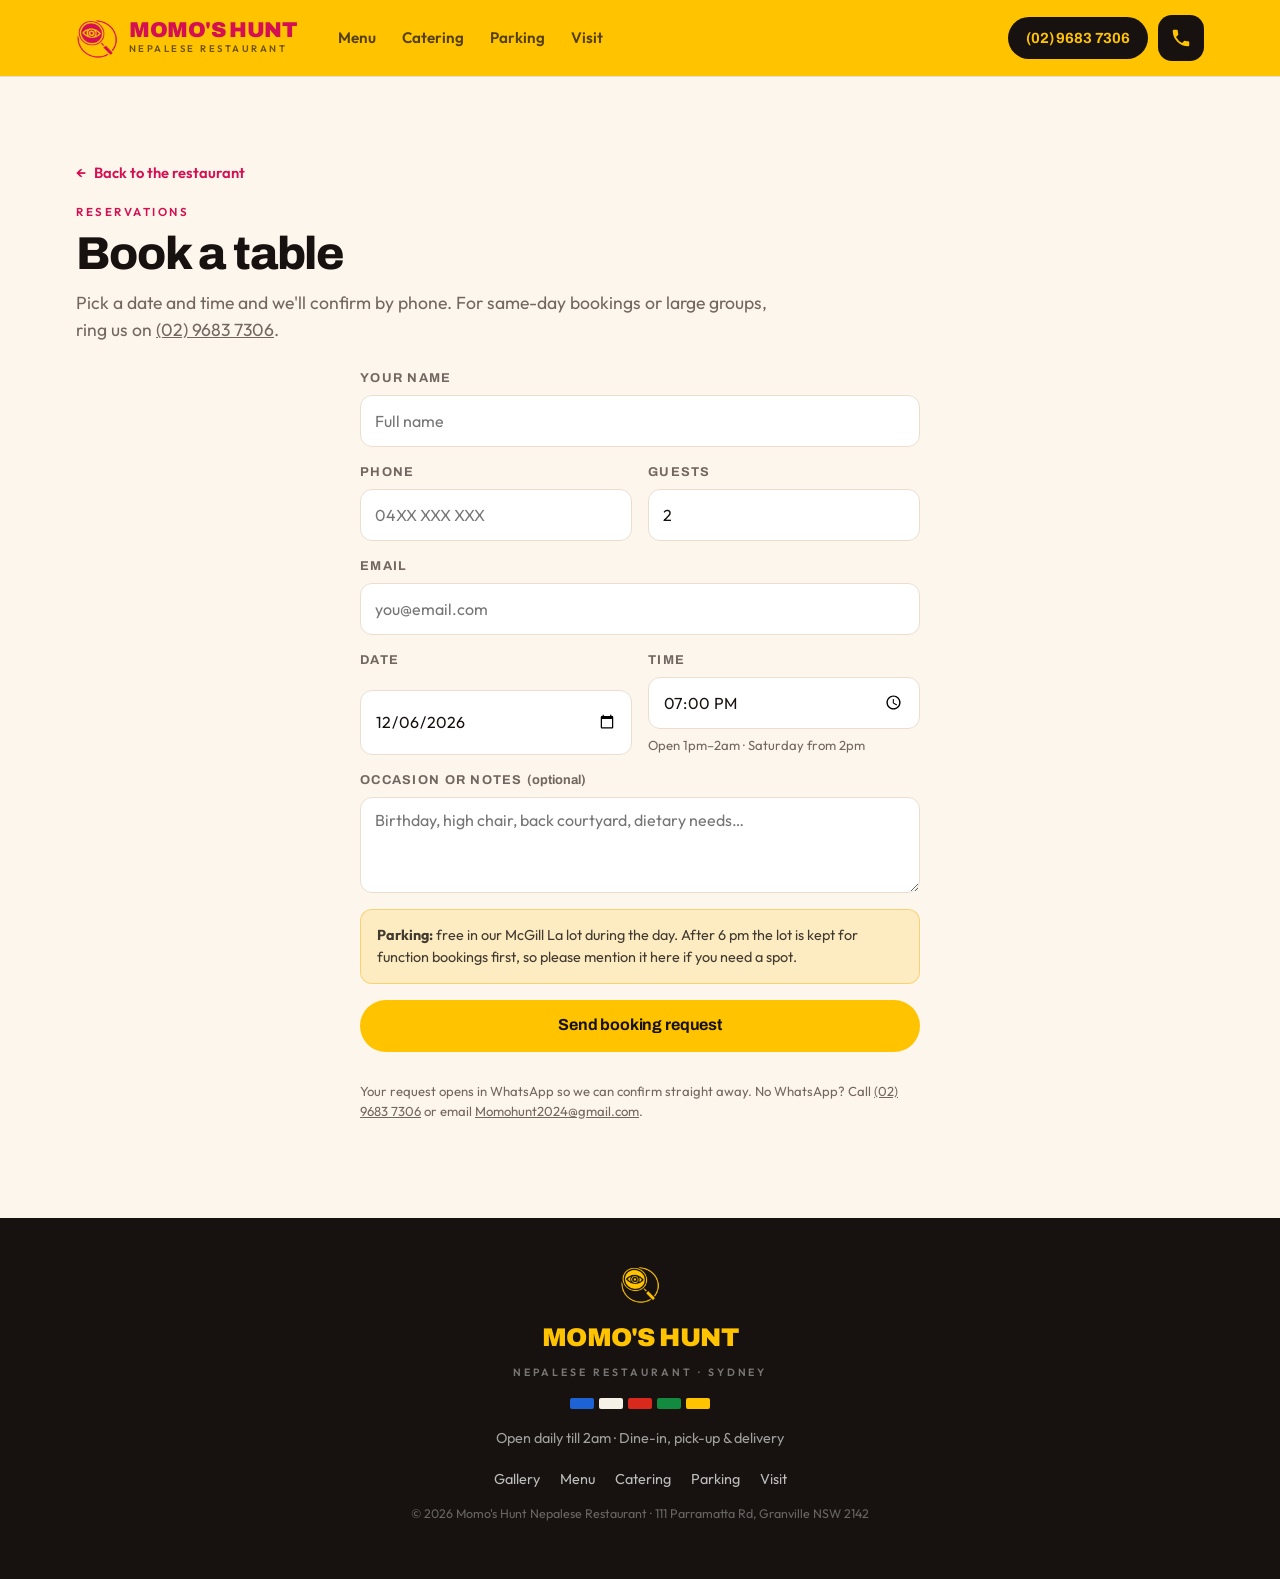
==== book.html @ b04c2179 "update" ====
<!doctype html>
<html lang="en">
<head>
<meta charset="utf-8">
<meta name="viewport" content="width=device-width, initial-scale=1, viewport-fit=cover">
<title>Book a table | Momo's Hunt Granville</title>
<meta name="description" content="Reserve a table at Momo's Hunt, 111 Parramatta Rd Granville. Pick a date and time, and we'll confirm your booking.">
<meta name="theme-color" content="#FFC300">
<link rel="icon" href="assets/img/logo-mark.png">
<meta name="robots" content="index,follow">

<link rel="preconnect" href="https://fonts.googleapis.com">
<link rel="preconnect" href="https://fonts.gstatic.com" crossorigin>
<link href="https://fonts.googleapis.com/css2?family=Archivo:wght@500;600;700;800;900&family=Outfit:wght@300;400;500;600;700&family=Noto+Sans+Devanagari:wght@500;600;700&display=swap" rel="stylesheet">
<link rel="stylesheet" href="assets/css/styles.css">
</head>
<body>

<!-- ================= HEADER ================= -->
<header class="topbar" id="top">
  <div class="topbar__inner">
    <a class="brand" href="index.html">
      <span class="brand__mark" aria-hidden="true"></span>
      <span class="brand__text">
        <span class="brand__name">MOMO'S HUNT</span>
        <span class="brand__sub">Nepalese Restaurant</span>
      </span>
    </a>

    <nav class="nav" aria-label="Primary">
      <a href="index.html#menu">Menu</a>
      <a href="index.html#catering">Catering</a>
      <a href="index.html#parking">Parking</a>
      <a href="index.html#visit">Visit</a>
    </nav>

    <div class="topbar__actions">
      <a class="btn btn--ink btn--sm hide-below-lg" href="tel:+61296837306">(02) 9683 7306</a>
      <a class="iconbtn" href="tel:+61296837306" aria-label="Call Momo's Hunt">
        <svg viewBox="0 0 24 24" aria-hidden="true"><path d="M6.6 10.8a15.1 15.1 0 0 0 6.6 6.6l2.2-2.2a1 1 0 0 1 1-.24 11.4 11.4 0 0 0 3.6.58 1 1 0 0 1 1 1V20a1 1 0 0 1-1 1A17 17 0 0 1 3 4a1 1 0 0 1 1-1h3.5a1 1 0 0 1 1 1c0 1.25.2 2.46.57 3.6a1 1 0 0 1-.25 1z"/></svg>
      </a>
    </div>
  </div>
</header>

<main>

<section class="section section--cream">
  <div class="wrap">
    <a class="book__back" href="index.html"><span aria-hidden="true">&larr;</span> Back to the restaurant</a>

    <p class="kicker kicker--pink">Reservations</p>
    <h1 class="sechead__title">Book a table</h1>
    <p class="lede">Pick a date and time and we'll confirm by phone. For same-day bookings or large groups, ring us on <a href="tel:+61296837306">(02) 9683 7306</a>.</p>

    <div class="book">
      <form class="form" id="booking-form" novalidate>
        <div class="field">
          <label for="bk-name">Your name</label>
          <input type="text" id="bk-name" name="name" autocomplete="name" placeholder="Full name" required>
        </div>

        <div class="field field--row">
          <div class="field">
            <label for="bk-phone">Phone</label>
            <input type="tel" id="bk-phone" name="phone" autocomplete="tel" inputmode="tel" placeholder="04XX XXX XXX" required>
          </div>
          <div class="field">
            <label for="bk-guests">Guests</label>
            <input type="number" id="bk-guests" name="guests" min="1" max="60" step="1" value="2" required>
          </div>
        </div>

        <div class="field">
          <label for="bk-email">Email</label>
          <input type="email" id="bk-email" name="email" autocomplete="email" placeholder="you@email.com" required>
        </div>

        <div class="field field--row">
          <div class="field">
            <label for="bk-date">Date</label>
            <input type="date" id="bk-date" name="date" required>
          </div>
          <div class="field">
            <label for="bk-time">Time</label>
            <input type="time" id="bk-time" name="time" value="19:00" required>
            <span class="field__hint">Open 1pm&ndash;2am · Saturday from 2pm</span>
          </div>
        </div>

        <div class="field">
          <label for="bk-notes">Occasion or notes <span style="text-transform:none;letter-spacing:0">(optional)</span></label>
          <textarea id="bk-notes" name="notes" placeholder="Birthday, high chair, back courtyard, dietary needs…"></textarea>
        </div>

        <p class="field__error" id="bk-error" hidden></p>

        <p class="book__note">
          <strong>Parking:</strong> free in our McGill La lot during the day. After 6&nbsp;pm the lot is kept
          for function bookings first, so please mention it here if you need a spot.
        </p>

        <button class="btn btn--yellow btn--block" type="submit" id="bk-send">Send booking request</button>

        <p class="field__hint">
          Your request opens in WhatsApp so we can confirm straight away. No WhatsApp?
          Call <a href="tel:+61296837306">(02) 9683 7306</a> or email
          <a href="mailto:Momohunt2024@gmail.com">Momohunt2024@gmail.com</a>.
        </p>
      </form>

      <div class="book__done" id="bk-done" hidden>
        <h3>Request sent 🎉</h3>
        <p id="bk-done-text">We'll confirm your table shortly. If WhatsApp didn't open, call us on (02) 9683 7306.</p>
      </div>
    </div>
  </div>
</section>

</main>

<!-- ================= FOOTER ================= -->
<footer class="footer">
  <span class="footer__mark" aria-hidden="true"></span>
  <p class="footer__name">MOMO'S HUNT</p>
  <p class="footer__sub">Nepalese Restaurant · Sydney</p>
  <div class="footer__flags" aria-hidden="true"><i></i><i></i><i></i><i></i><i></i></div>
  <p class="footer__line">Open daily till 2am · Dine-in, pick-up &amp; delivery</p>
  <nav class="footer__nav" aria-label="Footer">
    <a href="index.html#gallery">Gallery</a><a href="index.html#menu">Menu</a><a href="index.html#catering">Catering</a><a href="index.html#parking">Parking</a><a href="index.html#visit">Visit</a>
  </nav>
  <p class="footer__copy">© <span id="year">2026</span> Momo's Hunt Nepalese Restaurant · 111 Parramatta Rd, Granville NSW 2142</p>
</footer>

<script>
/* =========================================================
   Booking form — collects the details, then hands the
   request to WhatsApp so the kitchen can confirm.
   ========================================================= */
const WHATSAPP_NUMBER = "61405140747";
const LANDLINE = "(02) 9683 7306";

const form   = document.getElementById("booking-form");
const errEl  = document.getElementById("bk-error");
const doneEl = document.getElementById("bk-done");
const dateEl = document.getElementById("bk-date");

/* Today in Sydney, as YYYY-MM-DD — bookings can't be in the past. */
function sydneyToday() {
  const parts = new Intl.DateTimeFormat("en-CA", {
    timeZone: "Australia/Sydney",
    year: "numeric", month: "2-digit", day: "2-digit"
  }).formatToParts(new Date());
  const get = (t) => parts.find((p) => p.type === t).value;
  return `${get("year")}-${get("month")}-${get("day")}`;
}

const today = sydneyToday();
dateEl.min = today;
if (!dateEl.value) dateEl.value = today;

const prettyDate = (iso) => {
  const [y, m, d] = iso.split("-").map(Number);
  return new Date(y, m - 1, d).toLocaleDateString("en-AU", {
    weekday: "long", day: "numeric", month: "long", year: "numeric"
  });
};

const prettyTime = (hhmm) => {
  const [h, m] = hhmm.split(":").map(Number);
  const suffix = h >= 12 ? "pm" : "am";
  const hour12 = h % 12 === 0 ? 12 : h % 12;
  return m === 0 ? `${hour12}${suffix}` : `${hour12}:${String(m).padStart(2, "0")}${suffix}`;
};

function fail(message, field) {
  errEl.textContent = message;
  errEl.hidden = false;
  if (field) field.focus();
}

form.addEventListener("submit", (e) => {
  e.preventDefault();
  errEl.hidden = true;

  const nameEl   = document.getElementById("bk-name");
  const phoneEl  = document.getElementById("bk-phone");
  const emailEl  = document.getElementById("bk-email");
  const timeEl   = document.getElementById("bk-time");
  const guestsEl = document.getElementById("bk-guests");

  const data = Object.fromEntries(new FormData(form).entries());
  const name = data.name.trim();
  const phone = data.phone.trim();
  const email = data.email.trim();
  const guests = parseInt(data.guests, 10);

  if (!name) return fail("Please tell us your name.", nameEl);
  if (phone.replace(/\D/g, "").length < 8) return fail("Please enter a phone number we can reach you on.", phoneEl);
  if (!/^[^\s@]+@[^\s@]+\.[^\s@]+$/.test(email)) return fail("Please enter a valid email address.", emailEl);
  if (!data.date) return fail("Please choose a date.", dateEl);
  if (data.date < today) return fail("Please choose today or a later date.", dateEl);
  if (!data.time) return fail("Please choose a time.", timeEl);
  if (!guests || guests < 1) return fail("How many guests are coming?", guestsEl);

  const lines = [
    "Table booking request — Momo's Hunt",
    "",
    `Name: ${name}`,
    `Phone: ${phone}`,
    `Email: ${email}`,
    `Date: ${prettyDate(data.date)}`,
    `Time: ${prettyTime(data.time)}`,
    `Guests: ${guests}`
  ];
  if (data.notes.trim()) lines.push(`Notes: ${data.notes.trim()}`);

  const url = `https://wa.me/${WHATSAPP_NUMBER}?text=${encodeURIComponent(lines.join("\n"))}`;
  window.open(url, "_blank", "noopener");

  document.getElementById("bk-done-text").textContent =
    `Thanks ${name} — we'll confirm ${guests} ${guests === 1 ? "guest" : "guests"} on ` +
    `${prettyDate(data.date)} at ${prettyTime(data.time)}. If WhatsApp didn't open, call us on ${LANDLINE}.`;
  doneEl.hidden = false;
  doneEl.scrollIntoView({ behavior: "smooth", block: "center" });
});

document.getElementById("year").textContent = new Date().getFullYear();
</script>
</body>
</html>
---- assets/css/styles.css ----
/* =========================================================
   Momo's Hunt — Nepalese Restaurant, Granville
   Mobile-first, scales up to a wide desktop layout.
   ========================================================= */

:root{
  --yellow:#FFC300;
  --yellow-deep:#F2A900;
  --pink:#D40F52;
  --pink-soft:#E8306B;
  --ink:#171210;
  --ink-2:#241A15;
  --ink-3:#3A2C24;
  --cream:#FDF6EC;
  --paper:#FFFFFF;
  --muted:#736761;
  --line:#EADFCF;

  --shadow-sm:0 2px 10px rgba(23,18,16,.06);
  --shadow-md:0 12px 30px rgba(23,18,16,.10);
  --shadow-lg:0 24px 60px rgba(23,18,16,.20);

  --r-sm:12px;
  --r-md:18px;
  --r-lg:26px;
  --r-pill:999px;

  --wrap:1200px;
  --gut:20px;
  --header-h:64px;

  --font-head:"Archivo","Helvetica Neue",Arial,sans-serif;
  --font-body:"Outfit","Segoe UI",system-ui,-apple-system,sans-serif;
  --font-np:"Noto Sans Devanagari","Outfit",sans-serif;
}

*,*::before,*::after{box-sizing:border-box}

html{
  -webkit-text-size-adjust:100%;
  scroll-behavior:smooth;
  scroll-padding-top:calc(var(--header-h) + 12px);
}

body{
  margin:0;
  background:var(--cream);
  color:var(--ink);
  font-family:var(--font-body);
  font-size:16px;
  line-height:1.55;
  -webkit-font-smoothing:antialiased;
  overflow-x:hidden;
}

img{max-width:100%;display:block}
a{color:inherit}
button{font:inherit;color:inherit}

:focus-visible{
  outline:3px solid var(--pink);
  outline-offset:2px;
  border-radius:6px;
}

.skip-link{
  position:fixed;top:-100px;left:12px;z-index:200;
  background:var(--ink);color:#fff;padding:10px 16px;border-radius:var(--r-pill);
  text-decoration:none;font-weight:600;
}
.skip-link:focus{top:12px}

.wrap{
  width:100%;
  max-width:var(--wrap);
  margin-inline:auto;
  padding-inline:var(--gut);
}

/* ---------- Type ---------- */

.kicker{
  margin:0 0 10px;
  font-family:var(--font-body);
  font-size:.72rem;
  font-weight:600;
  letter-spacing:.22em;
  text-transform:uppercase;
}
.kicker--pink{color:var(--pink)}
.kicker--yellow{color:var(--yellow)}
.kicker--ink{color:var(--ink);opacity:.72}
.kicker--np{
  font-family:var(--font-np);
  font-size:.95rem;
  letter-spacing:.04em;
  text-transform:none;
  color:var(--yellow);
}
.kicker--np.kicker--ink{color:var(--ink);opacity:.7}

.sechead__title{
  margin:0;
  font-family:var(--font-head);
  font-weight:800;
  font-size:clamp(2rem,7vw,2.6rem);
  line-height:1.02;
  letter-spacing:-.025em;
}
.sechead__title--light{color:var(--paper)}

.lede{
  margin:.7rem 0 0;
  max-width:60ch;
  color:var(--muted);
  font-size:1.02rem;
}
.lede--light{color:rgba(255,255,255,.74)}
.lede--ink{color:rgba(23,18,16,.78)}

.price{
  margin:.35rem 0 0;
  color:var(--pink);
  font-weight:700;
  font-size:1.05rem;
  letter-spacing:-.01em;
}

.link-arrow{
  color:var(--pink);
  font-weight:600;
  text-decoration:none;
  white-space:nowrap;
}
.link-arrow:hover{text-decoration:underline}

/* ---------- Buttons ---------- */

.btn{
  --btn-bg:var(--yellow);
  --btn-fg:var(--ink);
  display:inline-flex;
  align-items:center;
  justify-content:center;
  gap:10px;
  min-height:52px;
  padding:0 24px;
  border:0;
  border-radius:var(--r-pill);
  background:var(--btn-bg);
  color:var(--btn-fg);
  font-family:var(--font-head);
  font-weight:700;
  font-size:1rem;
  letter-spacing:-.01em;
  text-decoration:none;
  cursor:pointer;
  transition:transform .16s ease, box-shadow .16s ease, background .16s ease, opacity .16s ease;
}
.btn:hover{transform:translateY(-2px);box-shadow:var(--shadow-md)}
.btn:active{transform:translateY(0)}
.btn--block{width:100%}
.btn--sm{min-height:42px;padding:0 18px;font-size:.92rem}

.btn--yellow{--btn-bg:var(--yellow);--btn-fg:var(--ink)}
.btn--yellow:hover{--btn-bg:#FFD23F}
.btn--ink{--btn-bg:var(--ink);--btn-fg:var(--yellow)}
.btn--ink:hover{--btn-bg:#2C201A}
.btn--doordash{--btn-bg:#EF3E42;--btn-fg:#fff}
.btn--doordash:hover{--btn-bg:#FF5257}
.btn--uber{--btn-bg:#06C167;--btn-fg:#06231A}
.btn--uber:hover{--btn-bg:#12D877}
.btn--ghost{
  --btn-bg:transparent;--btn-fg:#fff;
  border:1.5px solid rgba(255,255,255,.4);
  backdrop-filter:blur(6px);
}
.btn--ghost:hover{--btn-bg:rgba(255,255,255,.12)}

.btn__logo{display:inline-flex;width:20px;height:20px;flex:0 0 20px}
.btn__logo svg{width:100%;height:100%;fill:currentColor}

.iconbtn{
  display:inline-flex;
  align-items:center;justify-content:center;
  width:46px;height:46px;flex:0 0 46px;
  border-radius:14px;
  background:var(--ink);
  color:var(--yellow);
  text-decoration:none;
  transition:transform .16s ease,background .16s ease;
}
.iconbtn:hover{transform:translateY(-2px);background:#2C201A}
.iconbtn svg{width:22px;height:22px;fill:currentColor}
.iconbtn--dark{background:#2A201B;color:var(--yellow)}

/* ---------- Header ---------- */

.topbar{
  position:sticky;top:0;z-index:60;
  background:var(--yellow);
  box-shadow:0 1px 0 rgba(23,18,16,.10);
}
.topbar__inner{
  width:100%;max-width:var(--wrap);
  margin-inline:auto;
  padding:9px var(--gut);
  min-height:var(--header-h);
  display:flex;align-items:center;gap:16px;
}

.brand{display:flex;align-items:center;gap:11px;text-decoration:none;min-width:0}
.brand__mark{
  width:36px;height:36px;flex:0 0 36px;
  background:var(--pink);
  -webkit-mask:url("../img/logo-mark.png") center/contain no-repeat;
  mask:url("../img/logo-mark.png") center/contain no-repeat;
}
.brand__text{display:flex;flex-direction:column;min-width:0}
.brand__name{
  font-family:var(--font-head);
  font-weight:900;
  font-size:1.16rem;
  line-height:1;
  letter-spacing:-.02em;
  color:var(--pink);
  white-space:nowrap;
}
.brand__sub{
  font-size:.6rem;
  font-weight:600;
  letter-spacing:.26em;
  text-transform:uppercase;
  color:rgba(23,18,16,.62);
  white-space:nowrap;
}

.nav{display:none}
.topbar__actions{margin-left:auto;display:flex;align-items:center;gap:10px}
.hide-below-lg{display:none}

/* ---------- Hero ---------- */

.hero{position:relative;background:var(--ink);isolation:isolate}

.flagstrip{
  position:absolute;inset:0 0 auto;
  height:30px;z-index:3;pointer-events:none;
  background-image:url("data:image/svg+xml,%3Csvg xmlns='http://www.w3.org/2000/svg' viewBox='0 0 100 20'%3E%3Cpath d='M0 0h20v11l-10 9L0 11Z' fill='%231E63D6'/%3E%3Cpath d='M20 0h20v11l-10 9-10-9Z' fill='%23F6F1E6'/%3E%3Cpath d='M40 0h20v11l-10 9-10-9Z' fill='%23D9291C'/%3E%3Cpath d='M60 0h20v11l-10 9-10-9Z' fill='%23128A3F'/%3E%3Cpath d='M80 0h20v11l-10 9-10-9Z' fill='%23FFC300'/%3E%3C/svg%3E");
  background-repeat:repeat-x;
  background-size:180px 30px;
  filter:drop-shadow(0 3px 6px rgba(0,0,0,.4));
}

.hero__bg{position:absolute;inset:0;z-index:0}
.hero__bg img{width:100%;height:100%;object-fit:cover;object-position:52% 46%}

.hero__scrim{
  position:absolute;inset:0;z-index:1;
  background:
    linear-gradient(180deg,rgba(23,18,16,.60) 0%,rgba(23,18,16,.20) 26%,rgba(23,18,16,.72) 66%,var(--ink) 100%);
}

.hero__inner{
  position:relative;z-index:2;
  width:100%;max-width:var(--wrap);
  margin-inline:auto;
  /* bottom padding clears the fixed order bar */
  padding:clamp(72px,22vw,120px) var(--gut) calc(104px + env(safe-area-inset-bottom));
  min-height:min(88svh,780px);
  display:flex;align-items:flex-end;
}
.hero__copy{width:100%;color:#fff}

.status{
  display:inline-flex;align-items:center;gap:9px;
  margin:0 0 18px;
  padding:8px 15px 8px 12px;
  border-radius:var(--r-pill);
  background:rgba(20,16,14,.55);
  border:1px solid rgba(255,255,255,.16);
  backdrop-filter:blur(10px);
  font-size:.86rem;font-weight:500;
  color:#fff;
}
.status__dot{
  width:9px;height:9px;border-radius:50%;
  background:#9BA29E;
  box-shadow:0 0 0 0 rgba(58,214,124,.6);
}
.status.is-open .status__dot{background:#3AD67C;animation:pulse 2.4s infinite}
.status.is-closed .status__dot{background:#FF6B6B}
@keyframes pulse{
  0%{box-shadow:0 0 0 0 rgba(58,214,124,.55)}
  70%{box-shadow:0 0 0 9px rgba(58,214,124,0)}
  100%{box-shadow:0 0 0 0 rgba(58,214,124,0)}
}

.hero__title{
  margin:0 0 16px;
  font-family:var(--font-head);
  font-weight:800;
  font-size:clamp(2.7rem,12.5vw,4rem);
  line-height:.96;
  letter-spacing:-.035em;
  text-wrap:balance;
  text-shadow:0 3px 24px rgba(0,0,0,.35);
}
.hero__title em{color:var(--yellow);font-style:normal}

.hero__lede{
  margin:0 0 26px;
  max-width:46ch;
  color:rgba(255,255,255,.86);
  font-size:1.04rem;
}

.hero__cta{display:flex;flex-direction:column;gap:14px}
.hero__cta-row{display:grid;grid-template-columns:1fr 1fr;gap:12px}
.hero__cta-row .btn{padding:0 12px}

.delivery{
  padding:14px;
  border-radius:var(--r-md);
  background:rgba(255,255,255,.07);
  border:1px solid rgba(255,255,255,.14);
  backdrop-filter:blur(8px);
}
.delivery__label{
  margin:0 0 10px;
  font-size:.66rem;font-weight:600;
  letter-spacing:.22em;text-transform:uppercase;
  color:rgba(255,255,255,.6);
}
.delivery__row{display:grid;gap:10px}
.delivery__row .btn{width:100%;font-size:.95rem;padding:0 14px}
.btn[data-order].is-pending{opacity:.82}

.hero__meta{
  display:flex;flex-wrap:wrap;gap:8px 22px;
  margin:26px 0 0;padding:0;list-style:none;
  color:rgba(255,255,255,.6);
  font-size:.84rem;
}
.hero__meta li{position:relative}
.hero__meta li+li::before{
  content:"·";position:absolute;left:-13px;color:rgba(255,255,255,.35);
}

/* ---------- Sections ---------- */

.section{padding:56px 0}
.section--tight{padding-top:0}
.section--cream{background:var(--cream)}
.section--ink{background:var(--ink);color:#fff;padding-bottom:44px}
.section--yellow{background:var(--yellow)}

.sechead{
  display:flex;align-items:flex-end;justify-content:space-between;
  flex-wrap:wrap;gap:10px 16px;margin-bottom:22px;
}

/* line break that only applies once there is room for it */
.br-lg{display:none}

/* ---------- Famous eight ---------- */

.picks{
  display:grid;
  grid-template-columns:repeat(2,1fr);
  gap:14px;
  margin:0;padding:0;list-style:none;
}
.pick{
  background:var(--paper);
  border-radius:var(--r-md);
  overflow:hidden;
  box-shadow:var(--shadow-sm);
  display:flex;flex-direction:column;
  transition:transform .2s ease,box-shadow .2s ease;
}
.pick:hover{transform:translateY(-4px);box-shadow:var(--shadow-md)}
.pick__media{position:relative;aspect-ratio:4/3;background:var(--yellow)}
.pick__media img{width:100%;height:100%;object-fit:cover}
.pick__body{padding:14px 15px 17px;flex:1}
.pick__body h3{
  margin:0 0 4px;
  font-family:var(--font-head);
  font-weight:700;font-size:1.05rem;letter-spacing:-.02em;
}
.pick__body p{margin:0;color:var(--muted);font-size:.87rem;line-height:1.4}

.tag{
  position:absolute;top:10px;left:10px;z-index:2;
  padding:6px 12px;
  border-radius:var(--r-pill);
  background:var(--pink);color:#fff;
  font-size:.64rem;font-weight:700;
  letter-spacing:.13em;text-transform:uppercase;
}

/* ---------- Menu ---------- */

/* The bar is what sticks; its cream backdrop hides items scrolling beneath. */
.tabsbar{
  position:sticky;
  top:var(--header-h);
  z-index:20;
  margin-inline:calc(var(--gut) * -1);
  padding:14px var(--gut) 10px;
  background:var(--cream);
}

.tabs{
  display:flex;gap:8px;
  padding:6px;
  background:var(--ink);
  border-radius:var(--r-pill);
  overflow-x:auto;
  scrollbar-width:none;
  box-shadow:var(--shadow-md);
}
.tabs::-webkit-scrollbar{display:none}
.tab{
  flex:0 0 auto;
  padding:10px 17px;
  border:0;border-radius:var(--r-pill);
  background:transparent;color:rgba(255,255,255,.66);
  font-weight:600;font-size:.9rem;
  white-space:nowrap;cursor:pointer;
  transition:background .16s ease,color .16s ease;
}
.tab:hover{color:#fff}
.tab.is-active{background:var(--yellow);color:var(--ink)}

.menu{margin-top:14px}
.menu__cat{
  margin:26px 0 4px;
  font-family:var(--font-head);
  font-weight:700;font-size:.78rem;
  letter-spacing:.2em;text-transform:uppercase;
  color:var(--pink);
}
.menu__cat:first-child{margin-top:8px}

.mitem{
  display:flex;align-items:center;gap:14px;
  padding:16px 2px;
  border-bottom:1px solid var(--line);
}
.mitem__body{flex:1;min-width:0}
.mitem__body h4{
  margin:0 0 2px;
  display:flex;align-items:center;gap:8px;flex-wrap:wrap;
  font-family:var(--font-head);
  font-weight:700;font-size:1.02rem;letter-spacing:-.015em;
}
.mitem__body p{margin:0;color:var(--muted);font-size:.88rem}
.mitem .price{font-size:1rem}
.mitem.is-added{animation:flash .5s ease}
@keyframes flash{0%{background:rgba(255,195,0,.35)}100%{background:transparent}}

.chip{
  padding:3px 9px;
  border-radius:var(--r-pill);
  background:rgba(212,15,82,.10);
  color:var(--pink);
  font-family:var(--font-body);
  font-size:.62rem;font-weight:700;
  letter-spacing:.1em;text-transform:uppercase;
}

.add{
  flex:0 0 52px;
  width:52px;height:52px;
  border:0;border-radius:16px;
  background:var(--yellow);
  font-size:1.6rem;font-weight:400;line-height:1;
  color:var(--ink);
  cursor:pointer;
  transition:transform .14s ease,background .14s ease;
}
.add:hover{background:#FFD23F;transform:scale(1.06)}
.add:active{transform:scale(.94)}

.menu__note{
  margin:26px 0 0;
  color:var(--muted);
  font-size:.85rem;
}

/* ---------- Gallery: photo rail ---------- */

#gallery .wrap{margin-bottom:26px}
.gallery__inner{display:block}

.rail{position:relative}

/* Horizontal strip. Vertical padding leaves room for a hovered card to pop
   without the scroller clipping it. */
.rail__track{
  display:flex;gap:14px;
  margin:0;padding:30px var(--gut) 34px;
  list-style:none;
  overflow-x:auto;
  scroll-snap-type:x proximity;
  scroll-behavior:smooth;
  scrollbar-width:none;
  -webkit-overflow-scrolling:touch;
}
.rail__track::-webkit-scrollbar{display:none}

.shot{position:relative;flex:0 0 auto;scroll-snap-align:center}
.shot:hover,.shot:focus-within{z-index:3}

.shot__card{
  position:relative;display:block;
  width:min(74vw,268px);aspect-ratio:4/5;
  padding:0;border:0;
  border-radius:var(--r-md);
  overflow:hidden;
  background:rgba(255,255,255,.07);
  color:#fff;text-align:left;
  cursor:zoom-in;
  box-shadow:0 12px 28px rgba(0,0,0,.34);
  transition:transform .32s cubic-bezier(.2,.8,.25,1), box-shadow .32s ease;
}
.shot__photo{
  width:100%;height:100%;
  display:block;object-fit:cover;
  transition:transform .55s cubic-bezier(.2,.8,.25,1);
}

.shot__caption{
  position:absolute;inset:auto 0 0;
  padding:56px 16px 16px;
  font-family:var(--font-head);font-weight:700;
  font-size:.95rem;line-height:1.25;
  background:linear-gradient(to top,rgba(10,7,6,.9),rgba(10,7,6,.55) 46%,rgba(10,7,6,0));
  opacity:0;transform:translateY(10px);
  transition:opacity .3s ease, transform .3s cubic-bezier(.2,.8,.25,1);
}

.shot__zoom{
  position:absolute;top:12px;right:12px;
  display:grid;place-items:center;
  width:34px;height:34px;
  border-radius:50%;
  background:rgba(12,9,8,.62);
  backdrop-filter:blur(6px);
  opacity:0;transform:scale(.8);
  transition:opacity .25s ease, transform .25s cubic-bezier(.2,.8,.25,1);
}
.shot__zoom svg{
  width:15px;height:15px;
  fill:none;stroke:#fff;stroke-width:2.4;
  stroke-linecap:round;stroke-linejoin:round;
}

/* the pop */
.shot__card:hover,
.shot__card:focus-visible{
  transform:translateY(-12px) scale(1.06);
  box-shadow:0 30px 60px rgba(0,0,0,.52);
  outline:none;
}
.shot__card:focus-visible{box-shadow:0 0 0 3px var(--yellow), 0 30px 60px rgba(0,0,0,.52)}
.shot__card:hover .shot__photo,
.shot__card:focus-visible .shot__photo{transform:scale(1.09)}
.shot__card:hover .shot__caption,
.shot__card:focus-visible .shot__caption,
.shot__card:hover .shot__zoom,
.shot__card:focus-visible .shot__zoom{opacity:1;transform:none}
.shot__card:active{transform:translateY(-6px) scale(1.02)}

/* touch screens have no hover, so the caption just stays on */
@media (hover:none){
  .shot__caption{opacity:1;transform:none}
}

.rail__nav{
  position:absolute;top:50%;z-index:4;
  display:none;place-items:center;
  width:46px;height:46px;
  transform:translateY(-50%);
  border:0;border-radius:50%;
  background:rgba(255,255,255,.92);
  color:var(--ink);
  cursor:pointer;
  box-shadow:var(--shadow-md);
  transition:transform .16s ease, background .16s ease, opacity .2s ease;
}
.rail__nav:hover{background:var(--yellow);transform:translateY(-50%) scale(1.08)}
.rail__nav[disabled]{opacity:0;pointer-events:none}
.rail__nav--prev{left:calc(var(--gut) - 22px)}
.rail__nav--next{right:calc(var(--gut) - 22px)}
.rail__nav svg{
  width:22px;height:22px;
  fill:none;stroke:currentColor;stroke-width:2.4;
  stroke-linecap:round;stroke-linejoin:round;
}

.rail__hint{
  margin:6px 0 0;
  text-align:center;
  font-size:.8rem;
  color:rgba(255,255,255,.4);
}

/* ---------- Catering ---------- */

.catering{display:grid;gap:28px}
.catering .btn{margin-top:20px}

.trays{
  display:grid;gap:10px;
  margin:0;padding:0;list-style:none;
}
.trays li{
  display:flex;flex-direction:column;gap:2px;
  padding:15px 18px;
  border-radius:var(--r-sm);
  background:rgba(23,18,16,.07);
  border:1px solid rgba(23,18,16,.09);
}
.trays strong{font-family:var(--font-head);font-weight:700;font-size:1rem}
.trays span{font-size:.85rem;color:rgba(23,18,16,.66)}

/* ---------- Parking ---------- */

.parking{
  position:relative;
  display:grid;gap:18px;
  padding:26px 22px 24px;
  border-radius:var(--r-lg);
  background:linear-gradient(135deg,var(--yellow) 0%,var(--yellow-deep) 100%);
  color:var(--ink);
  box-shadow:var(--shadow-md);
  overflow:hidden;
}
/* soft yellow glow so the panel reads as a highlight, not a flat block */
.parking::after{
  content:"";
  position:absolute;right:-70px;top:-70px;
  width:230px;height:230px;border-radius:50%;
  background:rgba(255,255,255,.28);
  pointer-events:none;
}

.parking__badge{
  position:relative;z-index:1;
  display:grid;place-items:center;
  width:52px;height:52px;
  border-radius:50%;
  background:var(--ink);color:var(--yellow);
  font-family:var(--font-head);font-weight:800;font-size:1.5rem;
  box-shadow:var(--shadow-sm);
}

.parking__body{position:relative;z-index:1}

.parking__title{
  margin:0 0 16px;
  font-family:var(--font-head);
  font-weight:800;
  font-size:clamp(1.7rem,6vw,2.3rem);
  line-height:1.04;letter-spacing:-.025em;
}

.parking__rules{
  display:grid;gap:12px;
  margin:0 0 20px;padding:0;list-style:none;
}
.parking__rules li{
  display:flex;flex-direction:column;gap:3px;
  padding:14px 16px;
  border-radius:var(--r-sm);
  background:rgba(255,255,255,.55);
  border:1px solid rgba(23,18,16,.10);
}
.parking__rules strong{
  font-family:var(--font-head);
  font-weight:700;font-size:.78rem;
  letter-spacing:.16em;text-transform:uppercase;
  color:var(--pink);
}
.parking__rules span{font-size:.95rem;color:rgba(23,18,16,.82)}

.parking__cta{display:flex;flex-wrap:wrap;gap:10px}
.btn--ghost-ink{
  --btn-bg:transparent;--btn-fg:var(--ink);
  border:1.5px solid rgba(23,18,16,.35);
}
.btn--ghost-ink:hover{--btn-bg:rgba(23,18,16,.08)}

/* ---------- Booking form ---------- */

.book{max-width:560px;margin:26px auto 0}
.form{display:grid;gap:16px}
.field{display:grid;gap:6px}
.field--row{grid-template-columns:1fr 1fr;gap:14px}
.field label,.field legend{
  font-family:var(--font-head);
  font-weight:700;font-size:.8rem;
  letter-spacing:.1em;text-transform:uppercase;
  color:var(--muted);
}
.field input,.field select,.field textarea{
  width:100%;
  min-height:52px;
  padding:12px 14px;
  border:1.5px solid var(--line);
  border-radius:var(--r-sm);
  background:var(--paper);
  color:var(--ink);
  font-family:var(--font-body);font-size:1rem;
}
.field textarea{min-height:96px;resize:vertical}
.field input:focus,.field select:focus,.field textarea:focus{
  outline:none;
  border-color:var(--yellow-deep);
  box-shadow:0 0 0 3px rgba(255,195,0,.32);
}
.field__hint{font-size:.82rem;color:var(--muted)}
.field__error{font-size:.82rem;color:var(--pink);font-weight:600}
.field input:invalid:not(:placeholder-shown){border-color:var(--pink)}

.book__note{
  margin:0;padding:14px 16px;
  border-radius:var(--r-sm);
  background:rgba(255,195,0,.18);
  border:1px solid rgba(242,169,0,.4);
  font-size:.9rem;color:rgba(23,18,16,.82);
}
.book__done{
  margin-top:18px;padding:18px;
  border-radius:var(--r-md);
  background:var(--paper);
  box-shadow:var(--shadow-sm);
}
.book__done h3{margin:0 0 6px;font-family:var(--font-head);font-size:1.1rem}
.book__done p{margin:0;color:var(--muted);font-size:.92rem}

.book__back{
  display:inline-flex;align-items:center;gap:8px;
  margin-bottom:18px;
  color:var(--pink);font-weight:600;font-size:.92rem;
  text-decoration:none;
}
.book__back:hover{text-decoration:underline}

/* ---------- Visit ---------- */

.visit{display:grid;gap:14px;margin-top:22px}

.card{
  background:var(--paper);
  border-radius:var(--r-md);
  box-shadow:var(--shadow-sm);
  overflow:hidden;
}

.hours__row{
  display:flex;justify-content:space-between;gap:14px;
  padding:15px 18px;
  border-bottom:1px solid var(--line);
  font-size:.96rem;
}
.hours__row span:first-child{font-weight:600}
.hours__row span:last-child{color:var(--muted);font-variant-numeric:tabular-nums}
.hours__row.is-today{background:rgba(255,195,0,.14)}
.hours__row.is-today span:last-child{color:var(--ink)}

.hours__addr{
  display:flex;align-items:center;justify-content:space-between;gap:16px;
  padding:17px 18px;
  background:rgba(255,195,0,.14);
  text-decoration:none;
}
.hours__addr strong{display:block;font-size:1rem}
.hours__addr span span{color:var(--muted);font-size:.88rem}

.contacts{display:grid;gap:10px;margin:0;padding:0;list-style:none}
.contacts li{
  display:flex;align-items:center;justify-content:space-between;gap:14px;
  padding:16px 18px;
}
.contacts li span{font-weight:600}
.contacts li a{
  color:var(--pink);font-weight:600;text-decoration:none;
  word-break:break-word;text-align:right;
}
.contacts li a:hover{text-decoration:underline}

/* ---------- Footer ---------- */

.footer{
  background:var(--ink);
  color:rgba(255,255,255,.6);
  text-align:center;
  padding:46px var(--gut) 132px;
}
.footer__mark{
  display:block;width:40px;height:40px;margin:0 auto 14px;
  background:var(--yellow);
  -webkit-mask:url("../img/logo-mark.png") center/contain no-repeat;
  mask:url("../img/logo-mark.png") center/contain no-repeat;
}
.footer__name{
  margin:0;
  font-family:var(--font-head);
  font-weight:900;font-size:1.6rem;letter-spacing:-.02em;
  color:var(--yellow);
}
.footer__sub{
  margin:6px 0 0;
  font-size:.66rem;font-weight:600;
  letter-spacing:.28em;text-transform:uppercase;
  color:rgba(255,255,255,.42);
}
.footer__flags{display:flex;justify-content:center;gap:5px;margin:18px 0}
.footer__flags i{width:24px;height:11px;border-radius:2px}
.footer__flags i:nth-child(1){background:#1E63D6}
.footer__flags i:nth-child(2){background:#F6F1E6}
.footer__flags i:nth-child(3){background:#D9291C}
.footer__flags i:nth-child(4){background:#128A3F}
.footer__flags i:nth-child(5){background:#FFC300}
.footer__line{margin:0;font-size:.9rem}
.footer__nav{display:flex;justify-content:center;flex-wrap:wrap;gap:6px 20px;margin:18px 0 14px}
.footer__nav a{color:rgba(255,255,255,.72);text-decoration:none;font-size:.9rem}
.footer__nav a:hover{color:var(--yellow)}
.footer__copy{margin:0;font-size:.78rem;color:rgba(255,255,255,.35)}

/* ---------- Sticky order bar + cart ---------- */

.stickybar,.orderbar{
  position:fixed;left:0;right:0;bottom:0;z-index:70;
  padding:12px var(--gut) calc(12px + env(safe-area-inset-bottom));
  background:linear-gradient(180deg,rgba(23,18,16,0),rgba(23,18,16,.92) 34%,var(--ink) 100%);
}
.stickybar{display:flex;align-items:center;gap:10px}
.stickybar.is-hidden,.orderbar.is-hidden{display:none}

.orderbar{background:var(--ink);box-shadow:0 -10px 34px rgba(0,0,0,.35)}
.orderbar__inner{
  width:100%;max-width:var(--wrap);margin-inline:auto;
  display:flex;align-items:center;gap:12px;
}
.orderbar__summary{
  flex:1;min-width:0;
  display:flex;align-items:center;gap:11px;
  padding:10px 6px;
  border:0;background:transparent;
  color:#fff;cursor:pointer;text-align:left;
}
.orderbar__count{
  flex:0 0 30px;
  display:grid;place-items:center;
  width:30px;height:30px;border-radius:50%;
  background:var(--yellow);color:var(--ink);
  font-weight:700;font-size:.88rem;
}
.orderbar__label{
  flex:1;min-width:0;
  font-size:.86rem;color:rgba(255,255,255,.66);
  overflow:hidden;text-overflow:ellipsis;white-space:nowrap;
}
.orderbar__total{font-family:var(--font-head);font-weight:700;font-size:1.05rem}

.orderbar__panel{
  width:100%;max-width:var(--wrap);
  margin:0 auto 10px;
  max-height:44svh;overflow-y:auto;
  background:var(--ink-2);
  border-radius:var(--r-md);
  padding:8px 14px 14px;
}
.cart{margin:0;padding:0;list-style:none}
.cart li{
  display:flex;align-items:center;gap:12px;
  padding:11px 0;
  border-bottom:1px solid rgba(255,255,255,.08);
  color:#fff;font-size:.92rem;
}
.cart li span:first-child{flex:1;min-width:0}
.cart__qty{display:flex;align-items:center;gap:8px}
.cart__qty button{
  width:30px;height:30px;
  border:1px solid rgba(255,255,255,.22);
  border-radius:9px;
  background:transparent;color:#fff;
  font-size:1.05rem;line-height:1;cursor:pointer;
}
.cart__qty button:hover{background:rgba(255,255,255,.12)}
.cart__qty b{min-width:18px;text-align:center;font-variant-numeric:tabular-nums}
.cart__line-total{
  min-width:66px;text-align:right;
  color:var(--yellow);font-weight:600;
  font-variant-numeric:tabular-nums;
}
.cart__clear{
  margin-top:12px;
  border:0;background:transparent;
  color:rgba(255,255,255,.5);
  font-size:.85rem;text-decoration:underline;cursor:pointer;
}
.cart__clear:hover{color:#fff}

/* ---------- Toast ---------- */

.toast{
  position:fixed;left:50%;bottom:120px;z-index:120;
  transform:translate(-50%,14px);
  max-width:calc(100vw - 32px);
  padding:12px 20px;
  border-radius:var(--r-pill);
  background:var(--ink);color:#fff;
  font-size:.9rem;font-weight:500;
  box-shadow:var(--shadow-lg);
  opacity:0;pointer-events:none;
  transition:opacity .22s ease,transform .22s ease;
}
.toast.is-visible{opacity:1;transform:translate(-50%,0)}

/* ---------- Lightbox ---------- */

.lightbox{
  position:fixed;inset:0;z-index:140;
  display:grid;place-items:center;
  padding:24px;
  background:rgba(10,7,6,.94);
  backdrop-filter:blur(4px);
}
.lightbox[hidden]{display:none}
.lightbox img{
  max-width:100%;max-height:88svh;
  border-radius:var(--r-md);
  box-shadow:var(--shadow-lg);
}
.lightbox__close{
  position:absolute;top:16px;right:18px;
  width:46px;height:46px;
  border:0;border-radius:50%;
  background:rgba(255,255,255,.14);
  color:#fff;font-size:1.8rem;line-height:1;cursor:pointer;
}
.lightbox__close:hover{background:rgba(255,255,255,.26)}

/* =========================================================
   Responsive — tablet
   ========================================================= */

@media (min-width:640px){
  :root{--gut:28px}

  .hero__cta{max-width:520px}
  .delivery__row{grid-template-columns:1fr 1fr}

  .picks{grid-template-columns:repeat(3,1fr);gap:18px}
  .catering{grid-template-columns:1fr 1fr;align-items:center;gap:36px}
  .trays{grid-template-columns:1fr 1fr}
  .visit{grid-template-columns:1.15fr .85fr;align-items:start;gap:18px}
  .contacts{gap:12px}
  .toast{bottom:104px}
}

/* =========================================================
   Responsive — desktop
   ========================================================= */

@media (min-width:900px){
  :root{--header-h:76px;--gut:36px}

  .section{padding:84px 0}
  .section--tight{padding-top:0}

  /* header gains full navigation */
  .nav{
    display:flex;align-items:center;gap:26px;
    margin-left:26px;
  }
  .nav a{
    position:relative;
    text-decoration:none;
    font-weight:600;font-size:.95rem;
    color:rgba(23,18,16,.74);
    padding:6px 0;
    transition:color .16s ease;
  }
  .nav a:hover,.nav a.is-current{color:var(--ink)}
  .nav a::after{
    content:"";position:absolute;left:0;right:0;bottom:0;
    height:2.5px;border-radius:2px;
    background:var(--pink);
    transform:scaleX(0);transform-origin:left;
    transition:transform .2s ease;
  }
  .nav a:hover::after,.nav a.is-current::after{transform:scaleX(1)}
  .hide-below-lg{display:inline-flex}
  .br-lg{display:inline}
  .hero__inner{padding-bottom:74px}
  .brand__mark{width:42px;height:42px;flex-basis:42px}
  .brand__name{font-size:1.34rem}

  /* hero becomes a two-column stage */
  .flagstrip{height:38px;background-size:228px 38px}
  .hero__bg img{object-position:30% 50%}
  .hero__inner{
    padding:150px var(--gut) 74px;
    min-height:min(92svh,860px);
    align-items:center;
  }
  .hero__copy{max-width:660px}
  .hero__scrim{
    background:
      linear-gradient(90deg,rgba(15,11,9,.93) 0%,rgba(15,11,9,.78) 42%,rgba(15,11,9,.18) 72%,rgba(15,11,9,.42) 100%),
      linear-gradient(180deg,rgba(15,11,9,.55) 0%,transparent 30%,rgba(15,11,9,.55) 100%);
  }
  .hero__title{font-size:clamp(3.6rem,5.4vw,5rem);letter-spacing:-.04em}
  .hero__lede{font-size:1.14rem}
  .hero__cta{
    flex-direction:row;flex-wrap:wrap;align-items:center;
    max-width:none;gap:14px;
  }
  .hero__cta .btn--block{width:auto;padding:0 34px;min-height:58px;font-size:1.06rem}
  .delivery{
    order:3;flex:1 1 100%;
    display:flex;align-items:center;gap:18px;
    padding:14px 18px;
  }
  .delivery__label{margin:0;flex:0 0 auto}
  .delivery__row{grid-template-columns:auto auto;flex:0 0 auto}
  .hero__cta-row{display:flex;gap:12px}
  .hero__cta-row .btn{padding:0 26px;min-height:58px}
  .hero__meta{font-size:.9rem;gap:8px 26px;margin-top:34px}

  .sechead__title{font-size:clamp(2.6rem,3.6vw,3.3rem)}
  .lede{font-size:1.1rem}

  .picks{grid-template-columns:repeat(4,1fr);gap:22px}
  .pick__body{padding:18px 18px 22px}
  .pick__body h3{font-size:1.14rem}

  .tabsbar{padding-top:26px}
  .tabs{width:fit-content;max-width:100%}
  .menu{
    display:grid;
    grid-template-columns:1fr 1fr;
    column-gap:52px;
    margin-top:20px;
  }
  .menu__cat{grid-column:1/-1;margin-top:34px;font-size:.82rem}
  .menu__cat:first-child{margin-top:16px}
  .mitem{padding:18px 4px}
  .mitem__body h4{font-size:1.08rem}

  /* gallery: headline centred, the photo rail runs full width beneath it */
  .gallery__inner{display:block}
  .gallery__copy{
    max-width:var(--wrap);
    margin-inline:auto;
    text-align:center;
  }
  .gallery__copy .lede{margin-inline:auto}
  .shot__card{width:300px}
  .shot__caption{font-size:1rem;padding:60px 18px 18px}
  .rail__track{gap:18px;padding-block:34px 38px}
  .rail__nav{display:grid}

  .parking{
    grid-template-columns:auto 1fr;
    align-items:start;
    gap:28px;
    padding:34px 34px 32px;
  }
  .parking__rules{grid-template-columns:1fr 1fr;gap:14px}
  .field--row{gap:16px}

  .catering{grid-template-columns:1.05fr .95fr;gap:56px}
  .trays li{padding:18px 20px}

  .visit{grid-template-columns:1.1fr .9fr;gap:22px;margin-top:30px}
  .hours__row{padding:18px 22px;font-size:1rem}
  .hours__addr{padding:20px 22px}
  .contacts li{padding:19px 22px}

  /* desktop: the order bar floats as a card, sticky bar retires */
  .stickybar{display:none}
  .orderbar{
    left:auto;right:28px;bottom:28px;
    width:min(430px,calc(100vw - 56px));
    padding:14px 18px calc(14px + env(safe-area-inset-bottom));
    border-radius:var(--r-lg);
    box-shadow:var(--shadow-lg);
  }
  .orderbar__panel{max-height:52vh;border-radius:var(--r-sm)}
  .footer{padding-bottom:56px}
  /* keep the toast clear of the floating order card */
  .toast{top:calc(var(--header-h) + 20px);bottom:auto;left:auto;right:28px;transform:translate(0,-14px)}
  .toast.is-visible{transform:translate(0,0)}
}

@media (min-width:1280px){
  .hero__inner{min-height:min(94svh,900px)}
  .menu{column-gap:72px}
}

/* ---------- Motion / reveal ---------- */

.reveal{opacity:0;transform:translateY(22px)}
.reveal.is-in{opacity:1;transform:none;transition:opacity .6s ease,transform .6s cubic-bezier(.22,1,.36,1)}

@media (prefers-reduced-motion:reduce){
  html{scroll-behavior:auto}
  .carousel__viewport{scroll-behavior:auto}
  *,*::before,*::after{
    animation-duration:.001ms !important;
    animation-iteration-count:1 !important;
    transition-duration:.001ms !important;
  }
  .reveal{opacity:1;transform:none}
  .rail__track{scroll-behavior:auto}
}

@media print{
  .topbar,.stickybar,.orderbar,.rail__nav,.toast,.hero__cta{display:none !important}
  body{background:#fff}
}
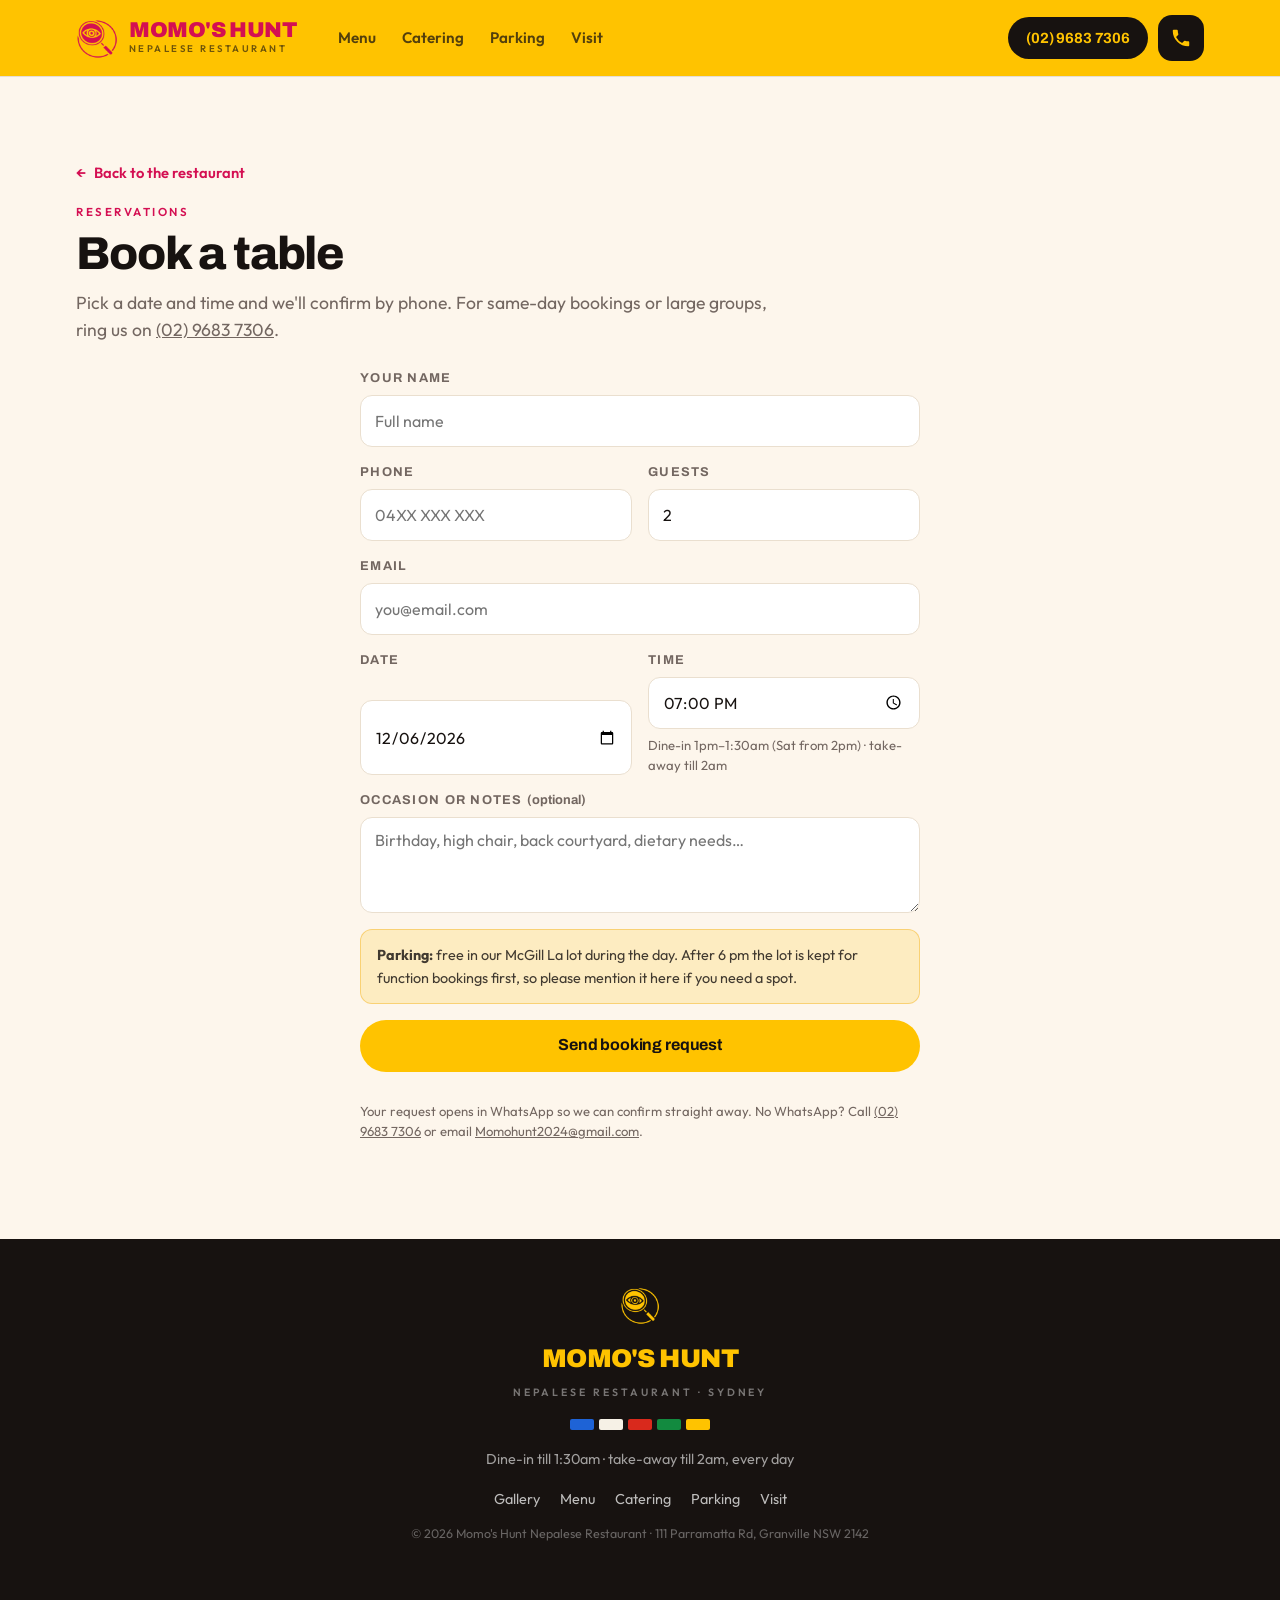
==== commit e200978c: "update" ====
--- a/book.html
+++ b/book.html
@@ -84,7 +84,7 @@
           <div class="field">
             <label for="bk-time">Time</label>
             <input type="time" id="bk-time" name="time" value="19:00" required>
-            <span class="field__hint">Open 1pm&ndash;2am · Saturday from 2pm</span>
+            <span class="field__hint">Dine-in 1pm&ndash;1:30am (Sat from 2pm) · take-away till 2am</span>
           </div>
         </div>
 
@@ -125,7 +125,7 @@
   <p class="footer__name">MOMO'S HUNT</p>
   <p class="footer__sub">Nepalese Restaurant · Sydney</p>
   <div class="footer__flags" aria-hidden="true"><i></i><i></i><i></i><i></i><i></i></div>
-  <p class="footer__line">Open daily till 2am · Dine-in, pick-up &amp; delivery</p>
+  <p class="footer__line">Dine-in till 1:30am · take-away till 2am, every day</p>
   <nav class="footer__nav" aria-label="Footer">
     <a href="index.html#gallery">Gallery</a><a href="index.html#menu">Menu</a><a href="index.html#catering">Catering</a><a href="index.html#parking">Parking</a><a href="index.html#visit">Visit</a>
   </nav>
